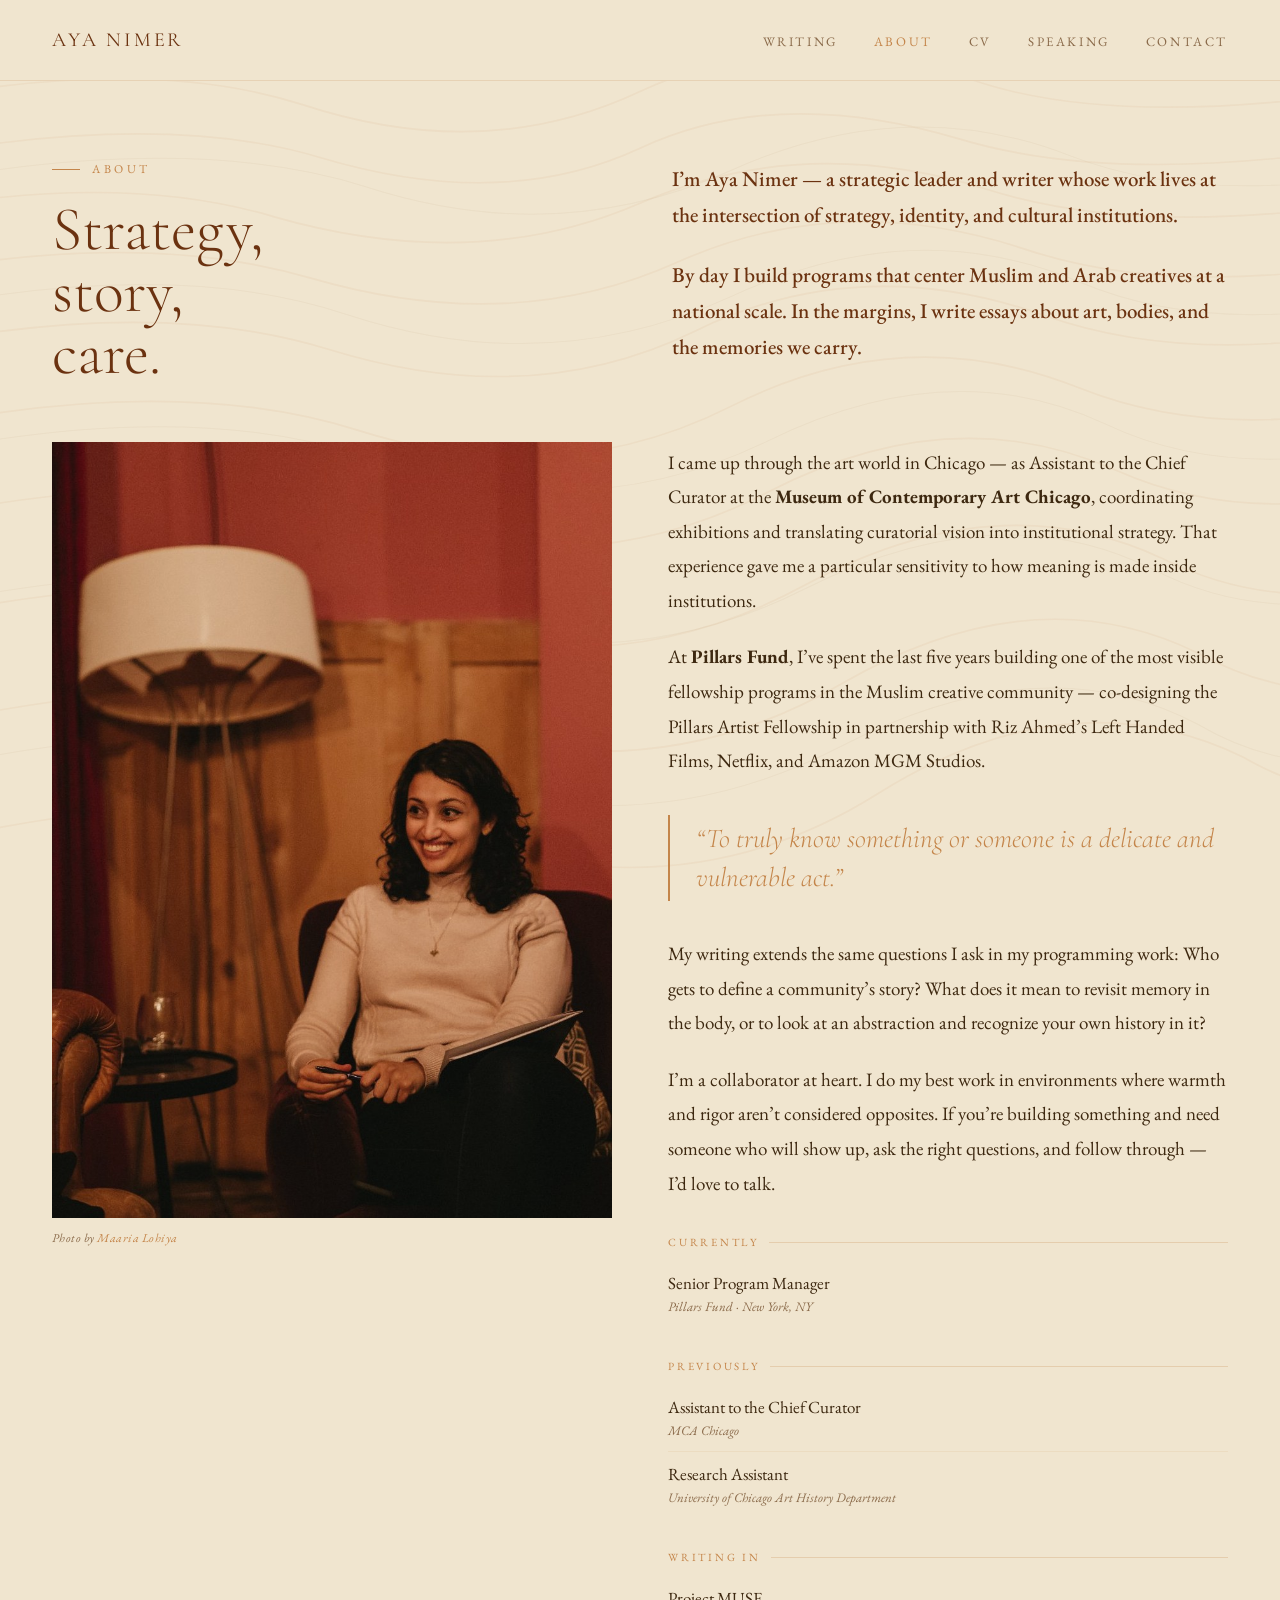
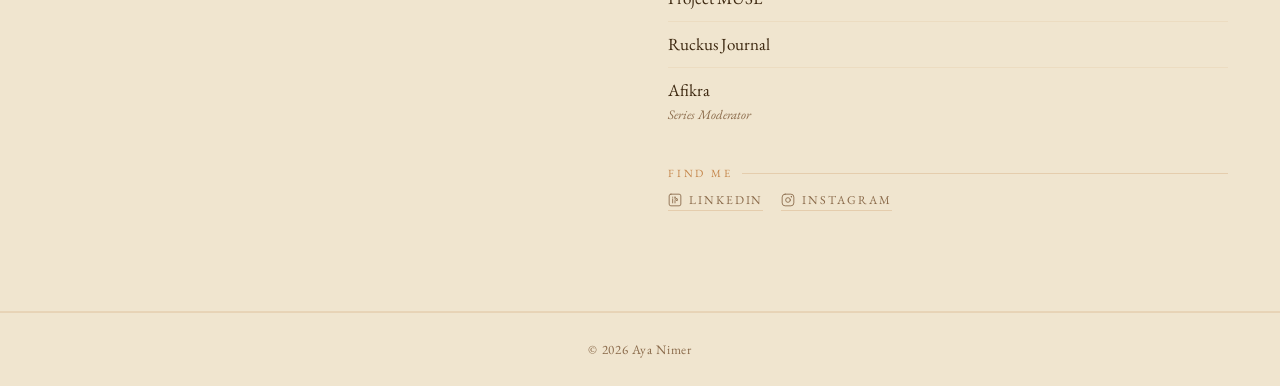
==== about/index.html @ e3c613c8 "Update About page copy and sidebar - Rewrite first intro paragraph (shorter, cleaner framing) - Upda" ====
<!DOCTYPE html>
<html lang="en">
<head>
<meta charset="UTF-8">
<meta name="viewport" content="width=device-width, initial-scale=1.0">
<title>About — Aya Nimer</title>
  <meta name="title" content="About — Aya Nimer">
  <meta name="description" content="Aya Nimer is a strategic leader and writer at the intersection of cultural strategy, Arab identity, and contemporary arts.">
  <meta name="keywords" content="Aya Nimer, strategist, essayist, cultural strategy, Arab identity, Muslim creatives, Pillars Fund, art criticism, contemporary art">
  <meta name="author" content="Aya Nimer">
  <meta name="robots" content="index, follow">
  <link rel="icon" href="/favicon.ico" sizes="any">
  <link rel="icon" href="/favicon.svg" type="image/svg+xml">
  <link rel="icon" type="image/png" href="[data-uri]">
  <link rel="canonical" href="https://ayanimer.com/about/">
  <meta property="og:type" content="website">
  <meta property="og:url" content="https://ayanimer.com/about/">
  <meta property="og:title" content="About — Aya Nimer">
  <meta property="og:description" content="Aya Nimer is a strategic leader and writer at the intersection of cultural strategy, Arab identity, and contemporary arts.">
  <meta property="og:site_name" content="Aya Nimer">
  <meta name="twitter:card" content="summary">
  <meta name="twitter:title" content="About — Aya Nimer">
  <meta name="twitter:description" content="Aya Nimer is a strategic leader and writer at the intersection of cultural strategy, Arab identity, and contemporary arts.">
  <script type="application/ld+json">
  {
    "@context": "https://schema.org",
    "@type": "Person",
    "name": "Aya Nimer",
    "url": "https://ayanimer.com",
    "jobTitle": "Senior Program Manager",
    "worksFor": {"@type": "Organization","name": "Pillars Fund"},
    "description": "Strategic leader and writer working at the intersection of cultural strategy, Arab identity, and contemporary arts.",
    "sameAs": ["https://www.linkedin.com/in/ayanimer/","https://www.instagram.com/aonimer/"],
    "knowsAbout": ["Cultural Strategy","Arab Identity","Art Criticism","Essay Writing","Fellowship Design","Muslim Creative Communities"],
    "alumniOf": {"@type": "CollegeOrUniversity","name": "University of Chicago"}
  }
  </script>
<link rel="stylesheet" href="/css/style.css">
<style>
@keyframes loaderFadeIn{from{opacity:0;}to{opacity:1;}}
#loader.hidden{opacity:0;pointer-events:none;}
</style>
</head>
<body>

<!-- Loading screen -->
<div id="loader" style="position:fixed;inset:0;background:#F0E5CF;z-index:9999;display:flex;flex-direction:column;align-items:center;justify-content:center;transition:opacity 0.8s ease;">
  <svg width="80" height="80" viewBox="0 0 80 80" fill="none" xmlns="http://www.w3.org/2000/svg" style="opacity:0;animation:loaderFadeIn 0.6s ease 0.2s forwards;">
    <!-- Loader: 8-pointed star -->
    <polygon points="40,6 46,22 62,16 52,29 66,40 52,51 62,64 46,58 40,74 34,58 18,64 28,51 14,40 28,29 18,16 34,22" fill="none" stroke="#C4854A" stroke-width="1.5" opacity="0.6"/>
    <polygon points="40,14 44,25 55,21 48,30 58,40 48,50 55,59 44,55 40,66 36,55 25,59 32,50 22,40 32,30 25,21 36,25" fill="none" stroke="#D4A853" stroke-width="1" opacity="0.5"/>
    <circle cx="40" cy="40" r="8" fill="none" stroke="#C4854A" stroke-width="1.2" opacity="0.7"/>
    <circle cx="40" cy="40" r="3" fill="#D4A853" opacity="0.8"/>
  </svg>
  <p style="font-family:'EB Garamond',serif;font-size:22px;font-style:italic;color:#8A6A4A;margin-top:20px;opacity:0;animation:loaderFadeIn 0.6s ease 0.5s forwards;letter-spacing:0.04em;">Aya Nimer</p>
</div>
<style>
@keyframes loaderFadeIn{from{opacity:0;}to{opacity:1;}}
#loader.hidden{opacity:0;pointer-events:none;}
</style>
<script>
window.addEventListener('load', function() {
  setTimeout(function() {
    document.getElementById('loader').classList.add('hidden');
    setTimeout(function() {
      document.getElementById('loader').style.display = 'none';
    }, 900);
  }, 600);
});
</script>
<script>
window.addEventListener('load', function() {
  setTimeout(function() {
    document.getElementById('loader').classList.add('hidden');
    setTimeout(function() { document.getElementById('loader').style.display = 'none'; }, 900);
  }, 600);
});
</script>

<nav>
  <a href="/" class="nav-logo">Aya Nimer</a>
  <ul class="nav-links">
    <li><a href="/">Writing</a></li>
    <li><a href="/about/" class="active">About</a></li>
    <li><a href="/cv/">CV</a></li>
    <li><a href="/speaking/">Speaking</a></li>
    <li><a href="/contact/">Contact</a></li>
  </ul>
</nav>

  <div class="about-hero">
    <div>
      <p class="about-kicker">About</p>
      <h2 class="about-headline">Strategy,<br>story,<br>care.</h2>
    </div>
    <div>
      <p class="about-intro"><strong>I&#8217;m Aya Nimer &#8212; a strategic leader and writer whose work lives at the intersection of strategy, identity, and cultural institutions.</strong></p>
      <p class="about-intro"><strong>By day I build programs that center Muslim and Arab creatives at a national scale. In the margins, I write essays about art, bodies, and the memories we carry.</strong></p>
    </div>
  </div>
  <div class="about-photo-row">
    <div class="about-photo-wrap">
      <img src="[data-uri]" alt="Aya Nimer at the Pillars Fund London Retreat, 2025">
      <p class="photo-credit">Photo by <a href="https://www.maarialohiya.com/" target="_blank">Maaria Lohiya</a></p>
    </div>
    <div class="about-body-right">
      <div class="about-copy">
        <p>I came up through the art world in Chicago &#8212; as Assistant to the Chief Curator at the <strong>Museum of Contemporary Art Chicago</strong>, coordinating exhibitions and translating curatorial vision into institutional strategy. That experience gave me a particular sensitivity to how meaning is made inside institutions.</p>
        <p>At <strong>Pillars Fund</strong>, I&#8217;ve spent the last five years building one of the most visible fellowship programs in the Muslim creative community &#8212; co-designing the Pillars Artist Fellowship in partnership with Riz Ahmed&#8217;s Left Handed Films, Netflix, and Amazon MGM Studios.</p>
        <div class="about-pull">&#8220;To truly know something or someone is a delicate and vulnerable act.&#8221;</div>
        <p>My writing extends the same questions I ask in my programming work: Who gets to define a community&#8217;s story? What does it mean to revisit memory in the body, or to look at an abstraction and recognize your own history in it?</p>
        <p>I&#8217;m a collaborator at heart. I do my best work in environments where warmth and rigor aren&#8217;t considered opposites. If you&#8217;re building something and need someone who will show up, ask the right questions, and follow through &#8212; I&#8217;d love to talk.</p>
      </div>
      <div class="sidebar-section" style="margin-top:34px;">
        <p class="sidebar-label">Currently</p>
        <div class="sidebar-item">Senior Program Manager<small>Pillars Fund &middot; New York, NY</small></div>
      </div>
      <div class="sidebar-section">
        <p class="sidebar-label">Previously</p>
        <div class="sidebar-item">Assistant to the Chief Curator<small>MCA Chicago</small></div>
        <div class="sidebar-item">Research Assistant<small>University of Chicago Art History Department</small></div>
      </div>
      <div class="sidebar-section">
        <p class="sidebar-label">Writing in</p>
        <div class="sidebar-item">Project MUSE</div>
        <div class="sidebar-item">Ruckus Journal</div>
        <div class="sidebar-item">Afikra<small>Series Moderator</small></div>
      </div>
      <div class="sidebar-section">
        <p class="sidebar-label">Find me</p>
        <div class="social-links">
          <a class="social-link" href="https://www.linkedin.com/in/ayanimer/" target="_blank"><svg width="14" height="14" viewBox="0 0 24 24" fill="none" stroke="currentColor" stroke-width="1.5" stroke-linecap="round" stroke-linejoin="round"><rect x="2" y="2" width="20" height="20" rx="3"/><line x1="8" y1="10" x2="8" y2="17"/><line x1="8" y1="7" x2="8" y2="7.5"/><line x1="12" y1="17" x2="12" y2="13"/><path d="M12 10c0 0 0 3 4 3v-3c-4 0-4-3-4-3z"/></svg>LinkedIn</a>
          <a class="social-link" href="https://www.instagram.com/aonimer/" target="_blank"><svg width="14" height="14" viewBox="0 0 24 24" fill="none" stroke="currentColor" stroke-width="1.5" stroke-linecap="round" stroke-linejoin="round"><rect x="2" y="2" width="20" height="20" rx="5"/><circle cx="12" cy="12" r="4"/><circle cx="17.5" cy="6.5" r="0.5" fill="currentColor"/></svg>Instagram</a>
        </div>
      </div>
    </div>
  </div>
  <footer><p>&#169; 2026 Aya Nimer</p></footer>

</body>
</html>
---- css/style.css ----
@import url('https://fonts.googleapis.com/css2?family=Cormorant+Garamond:ital,wght@0,300;0,400;1,300;1,400;1,600&family=EB+Garamond:ital,wght@0,400;0,500;1,400&display=swap');


:root{
  --plaster:#F0E5CF;--canyon:#C4854A;--ochre:#D4A853;--brick:#6B3210;
  --ink:#1E1208;--ink-soft:#3D2810;--dust:#8A6A4A;
}
*{box-sizing:border-box;margin:0;padding:0;}
body{background:var(--plaster);font-family:'EB Garamond',serif;color:var(--ink);overflow-x:hidden;}
body::before{content:'';position:fixed;inset:0;pointer-events:none;z-index:0;background-image:url("data:image/svg+xml,%3Csvg xmlns='http://www.w3.org/2000/svg' width='1400' height='1000' viewBox='0 0 1400 1000'%3E%3Cg fill='none' stroke='%23C4854A' stroke-width='1.8' opacity='0.07'%3E%3Cpath d='M-200 200 Q150 120 350 180 Q550 240 700 170 Q850 100 1050 160 Q1250 220 1600 150'/%3E%3Cpath d='M-200 260 Q100 185 300 245 Q520 308 700 230 Q880 152 1080 215 Q1280 278 1600 210'/%3E%3Cpath d='M-200 330 Q120 248 340 312 Q560 376 740 295 Q920 214 1120 280 Q1310 344 1600 275'/%3E%3Cpath d='M-200 410 Q140 322 360 390 Q580 458 760 370 Q940 282 1140 352 Q1330 420 1600 348'/%3E%3Cpath d='M-200 500 Q160 406 390 478 Q610 548 800 452 Q990 356 1180 432 Q1360 504 1600 428'/%3E%3Cpath d='M-200 600 Q180 500 410 576 Q640 650 840 546 Q1040 442 1220 522 Q1390 598 1600 518'/%3E%3Cpath d='M-200 710 Q200 604 440 684 Q670 762 880 648 Q1090 534 1270 618 Q1430 698 1600 615'/%3E%3Cpath d='M-200 830 Q220 714 470 798 Q710 878 920 756 Q1130 634 1310 722 Q1460 804 1600 718'/%3E%3Cpath d='M-200 960 Q240 836 500 924 Q750 1008 960 876 Q1170 744 1360 836 Q1490 912 1600 826'/%3E%3Cpath d='M-200 140 Q130 58 330 122 Q530 188 700 108 Q870 28 1060 94 Q1240 158 1600 90'/%3E%3Cpath d='M-200 80 Q150 2 360 66 Q560 130 720 48 Q890 -32 1080 36 Q1260 102 1600 32'/%3E%3C/g%3E%3Cg fill='none' stroke='%238B5A2B' stroke-width='1.1' opacity='0.042'%3E%3Cpath d='M-200 230 Q180 142 400 212 Q610 280 800 194 Q990 108 1170 178 Q1340 244 1600 178'/%3E%3Cpath d='M-200 370 Q160 278 380 352 Q600 424 800 332 Q1000 240 1180 316 Q1350 388 1600 316'/%3E%3Cpath d='M-200 530 Q175 430 410 510 Q640 588 840 490 Q1040 392 1210 472 Q1370 548 1600 472'/%3E%3Cpath d='M-200 700 Q190 590 430 676 Q670 758 880 652 Q1090 546 1260 630 Q1410 708 1600 630'/%3E%3Cpath d='M-200 880 Q210 762 460 852 Q700 938 920 824 Q1140 710 1310 800 Q1450 882 1600 800'/%3E%3C/g%3E%3C/svg%3E");background-size:cover;background-position:center;background-repeat:no-repeat;}


/* NAV */
nav{position:relative;z-index:10;display:flex;justify-content:space-between;align-items:center;padding:28px 52px;border-bottom:1px solid rgba(196,133,74,0.2);background:var(--plaster);}
.nav-logo{font-family:'Cormorant Garamond',serif;font-size:20px;font-weight:400;letter-spacing:0.14em;text-transform:uppercase;color:var(--brick);text-decoration:none;}
.nav-links{display:flex;gap:36px;list-style:none;}
.nav-links a{font-size:13px;letter-spacing:0.2em;text-transform:uppercase;color:var(--dust);text-decoration:none;cursor:pointer;transition:color 0.2s;}
.nav-links a:hover,.nav-links a.active{color:var(--canyon);}

/* HOME */
.hero{position:relative;z-index:1;display:grid;grid-template-columns:1fr 1fr;align-items:center;padding:0 52px;gap:40px;min-height:92vh;}
.hero-left{padding:60px 0;animation:fadeUp 1s ease both;}
@keyframes fadeUp{from{opacity:0;transform:translateY(20px);}to{opacity:1;transform:translateY(0);}}
.hero-eyebrow{font-size:16px;letter-spacing:0.32em;text-transform:uppercase;color:var(--canyon);margin-bottom:24px;display:flex;align-items:center;gap:14px;}
.hero-eyebrow::before{content:'';width:32px;height:1px;background:var(--canyon);opacity:0.7;}
.hero-name{font-family:'Cormorant Garamond',serif;font-size:clamp(68px,7vw,96px);font-weight:300;line-height:0.92;color:var(--brick);letter-spacing:0.03em;margin-bottom:32px;}
.hero-tagline{font-size:21px;font-style:italic;color:var(--dust);line-height:1.65;max-width:400px;margin-bottom:40px;}
.hero-cta{display:inline-flex;align-items:center;gap:12px;font-size:13px;letter-spacing:0.2em;text-transform:uppercase;color:var(--brick);cursor:pointer;padding-bottom:3px;border-bottom:1px solid var(--canyon);transition:gap 0.3s,color 0.2s;text-decoration:none;}
.hero-cta:hover{gap:20px;color:var(--canyon);}

/* Bigger arch */
.hero-right{display:flex;align-items:center;justify-content:center;animation:fadeUp 1s 0.18s ease both;}
.perf-container{position:relative;width:420px;height:520px;}
.arch-glow{position:absolute;top:50%;left:50%;transform:translate(-50%,-48%);width:340px;height:360px;background:radial-gradient(ellipse,rgba(232,168,74,0.32) 0%,transparent 70%);filter:blur(36px);z-index:0;pointer-events:none;}

.ornament-row{display:flex;justify-content:center;padding:14px 0;opacity:0.38;}

/* ESSAYS — doorway cards */
.section-writing{position:relative;z-index:1;padding:80px 52px 88px;border-top:1px solid rgba(196,133,74,0.18);}
.section-header{display:flex;align-items:baseline;justify-content:space-between;margin-bottom:52px;}
.section-title{font-family:'Cormorant Garamond',serif;font-size:44px;font-weight:300;font-style:italic;color:var(--brick);}
.see-all{font-size:13px;letter-spacing:0.2em;text-transform:uppercase;color:var(--canyon);cursor:pointer;text-decoration:none;}
.essay-grid{display:grid;grid-template-columns:repeat(4,1fr);gap:24px;align-items:stretch;}

/* Doorway cards */
.doorway{display:flex;flex-direction:column;cursor:pointer;transition:transform 0.35s ease;text-decoration:none;height:100%;}
.doorway:hover{transform:translateY(-6px);}
.doorway-frame{width:100%;flex-shrink:0;}
.doorway-panel{background:rgba(200,130,66,0.1);border-left:1.5px solid #C4854A;border-right:1.5px solid #C4854A;padding:26px 24px 22px;position:relative;margin-top:-2px;flex:1;display:flex;flex-direction:column;}
.doorway-panel::before,.doorway-panel::after{content:'';position:absolute;top:0;bottom:0;width:10px;}
.doorway-panel::before{left:6px;border-left:0.5px solid rgba(196,133,74,0.2);border-right:0.5px solid rgba(196,133,74,0.15);}
.doorway-panel::after{right:6px;border-left:0.5px solid rgba(196,133,74,0.15);border-right:0.5px solid rgba(196,133,74,0.2);}
.door-pub{font-size:11px;letter-spacing:0.22em;text-transform:uppercase;color:var(--canyon);margin-bottom:12px;display:block;}
.door-title{font-family:'Cormorant Garamond',serif;font-size:32px;font-weight:400;color:var(--brick);line-height:1.2;margin-bottom:14px;}
.door-note{font-size:16px;font-style:italic;color:var(--dust);line-height:1.65;margin-bottom:20px;flex:1;}
.door-link{display:inline-flex;align-items:center;gap:6px;font-size:11px;letter-spacing:0.18em;text-transform:uppercase;color:var(--canyon);text-decoration:none;border-bottom:1px solid rgba(196,133,74,0.35);padding-bottom:2px;}
.doorway-steps{width:100%;flex-shrink:0;margin-top:-1px;}

/* ABOUT */
.about-hero{padding:80px 52px 0;display:grid;grid-template-columns:1fr 1fr;gap:64px;align-items:start;}
.about-kicker{font-size:12px;letter-spacing:0.3em;text-transform:uppercase;color:var(--canyon);margin-bottom:22px;display:flex;align-items:center;gap:12px;}
.about-kicker::before{content:'';width:28px;height:1px;background:var(--canyon);}
.about-headline{font-family:'Cormorant Garamond',serif;font-size:62px;font-weight:300;line-height:1.0;color:var(--brick);}
.about-headline em{font-style:normal;color:var(--brick);}
.about-intro{font-size:21px;font-style:normal;color:var(--ink-soft);line-height:1.72;margin-bottom:24px;}
.about-intro strong{font-style:normal;color:var(--brick);font-weight:500;}

.about-photo-row{padding:52px 52px 68px;display:grid;grid-template-columns:1fr 1fr;gap:56px;align-items:start;border-bottom:1px solid rgba(196,133,74,0.18);}
.about-photo-wrap img{width:100%;display:block;filter:sepia(6%) saturate(90%);}
.photo-credit{font-size:12px;font-style:italic;color:var(--dust);margin-top:12px;letter-spacing:0.04em;}
.photo-credit a{color:var(--canyon);text-decoration:none;}
.about-body-right{padding-top:4px;}
.about-copy p{font-size:19px;color:var(--ink-soft);line-height:1.82;margin-bottom:22px;}
.about-pull{font-family:'Cormorant Garamond',serif;font-size:27px;font-weight:300;font-style:italic;color:var(--canyon);line-height:1.45;border-left:2px solid var(--canyon);padding:4px 0 4px 26px;margin:36px 0;border-radius:0;}
.sidebar-section{margin-bottom:32px;}
.sidebar-label{font-size:11px;letter-spacing:0.25em;text-transform:uppercase;color:var(--canyon);margin-bottom:12px;display:flex;align-items:center;gap:10px;}
.sidebar-label::after{content:'';flex:1;height:1px;background:rgba(196,133,74,0.25);}
.sidebar-item{font-size:17px;color:var(--ink-soft);line-height:1.6;padding:9px 0;border-bottom:1px solid rgba(196,133,74,0.1);}
.sidebar-item:last-child{border-bottom:none;}
.sidebar-item small{display:block;font-size:13px;color:var(--dust);font-style:italic;}
.social-links{display:flex;gap:18px;margin-top:10px;}
.social-link{display:inline-flex;align-items:center;gap:7px;font-size:12px;letter-spacing:0.16em;text-transform:uppercase;color:var(--dust);text-decoration:none;padding-bottom:2px;border-bottom:1px solid rgba(196,133,74,0.25);transition:color 0.2s,border-color 0.2s;}
.social-link:hover{color:var(--canyon);border-color:var(--canyon);}

.about-contact{background:var(--brick);padding:56px 52px;display:grid;grid-template-columns:1fr 1fr;gap:52px;align-items:center;position:relative;overflow:hidden;}
.about-contact::before{content:'';position:absolute;inset:0;background-image:url("data:image/svg+xml,%3Csvg xmlns='http://www.w3.org/2000/svg' width='48' height='48'%3E%3Ccircle cx='24' cy='24' r='1.5' fill='%23D4A853' opacity='0.12'/%3E%3Ccircle cx='8' cy='8' r='1' fill='%23D4A853' opacity='0.08'/%3E%3Ccircle cx='40' cy='40' r='1' fill='%23D4A853' opacity='0.08'/%3E%3C/svg%3E");pointer-events:none;}
.contact-label{font-size:11px;letter-spacing:0.3em;text-transform:uppercase;color:var(--ochre);margin-bottom:18px;position:relative;z-index:1;}
.contact-headline{font-family:'Cormorant Garamond',serif;font-size:48px;font-weight:300;font-style:italic;color:rgba(240,230,210,0.9);line-height:1.1;position:relative;z-index:1;}
.contact-right{position:relative;z-index:1;}
.contact-body{font-size:19px;font-style:italic;color:rgba(240,230,210,0.72);line-height:1.7;margin-bottom:30px;}
.contact-link{display:inline-flex;align-items:center;gap:10px;font-size:12px;letter-spacing:0.2em;text-transform:uppercase;color:var(--ochre);text-decoration:none;cursor:pointer;border-bottom:1px solid rgba(212,168,83,0.4);padding-bottom:3px;transition:gap 0.3s;}
.contact-link:hover{gap:20px;}

/* CONTACT PAGE */
.contact-page{position:relative;z-index:1;min-height:80vh;display:grid;grid-template-columns:1fr 1fr;align-items:center;}
.contact-left{background:var(--brick);padding:88px 56px;height:100%;min-height:80vh;display:flex;flex-direction:column;justify-content:center;position:relative;overflow:hidden;}
.contact-left::before{content:'';position:absolute;inset:0;background-image:url("data:image/svg+xml,%3Csvg xmlns='http://www.w3.org/2000/svg' width='48' height='48'%3E%3Ccircle cx='24' cy='24' r='1.5' fill='%23D4A853' opacity='0.12'/%3E%3Ccircle cx='8' cy='8' r='1' fill='%23D4A853' opacity='0.08'/%3E%3Ccircle cx='40' cy='40' r='1' fill='%23D4A853' opacity='0.08'/%3E%3C/svg%3E");pointer-events:none;}
.contact-eyebrow{font-size:11px;letter-spacing:0.3em;text-transform:uppercase;color:var(--ochre);margin-bottom:22px;position:relative;z-index:1;display:flex;align-items:center;gap:12px;}
.contact-eyebrow::before{content:'';width:28px;height:1px;background:var(--ochre);opacity:0.6;}
.contact-pg-headline{font-family:'Cormorant Garamond',serif;font-size:44px;font-weight:300;font-style:italic;color:rgba(240,230,210,0.92);line-height:1.15;position:relative;z-index:1;}
.contact-pg-right{padding:72px 60px;}
.contact-pg-kicker{font-size:11px;letter-spacing:0.28em;text-transform:uppercase;color:var(--canyon);margin-bottom:26px;display:flex;align-items:center;gap:12px;}
.contact-pg-kicker::before{content:'';width:28px;height:1px;background:var(--canyon);opacity:0.7;}
.contact-pg-body{font-size:19px;font-style:italic;color:var(--ink-soft);line-height:1.7;margin-bottom:40px;max-width:400px;}
.contact-form{display:flex;flex-direction:column;gap:22px;}
.form-row{display:grid;grid-template-columns:1fr 1fr;gap:18px;}
.form-group{display:flex;flex-direction:column;gap:7px;}
.form-group label{font-size:11px;letter-spacing:0.2em;text-transform:uppercase;color:var(--canyon);}
.form-group input,.form-group textarea{background:rgba(255,248,230,0.6);border:1px solid rgba(196,133,74,0.25);padding:14px 16px;font-family:'EB Garamond',serif;font-size:18px;color:var(--ink);outline:none;transition:border-color 0.2s;resize:none;}
.form-group input:focus,.form-group textarea:focus{border-color:var(--canyon);}
.form-group textarea{height:130px;}
.form-submit{display:inline-flex;align-items:center;gap:10px;font-size:12px;letter-spacing:0.2em;text-transform:uppercase;color:white;background:var(--brick);border:none;padding:16px 30px;cursor:pointer;transition:background 0.2s,gap 0.3s;font-family:'EB Garamond',serif;align-self:flex-start;}
.form-submit:hover{background:var(--canyon);gap:18px;}
.form-success{display:none;font-size:19px;font-style:italic;color:var(--canyon);padding:18px 0;}

/* CV */
.cv-header{padding:72px 52px 52px;border-bottom:1px solid rgba(196,133,74,0.18);display:grid;grid-template-columns:1fr auto;align-items:end;gap:40px;}
.cv-name{font-family:'Cormorant Garamond',serif;font-size:60px;font-weight:300;color:var(--brick);line-height:1;margin-bottom:12px;}
.cv-tagline{font-size:18px;font-style:italic;color:var(--dust);max-width:480px;line-height:1.6;}
.cv-contact-block{text-align:right;}
.cv-contact-block p{font-size:14px;color:var(--dust);line-height:1.9;}
.cv-contact-block a{color:var(--canyon);text-decoration:none;}
.cv-body{padding:56px 52px;display:grid;grid-template-columns:2fr 1fr;gap:64px;}
.cv-section{margin-bottom:48px;}
.cv-section-label{font-size:11px;letter-spacing:0.28em;text-transform:uppercase;color:var(--canyon);margin-bottom:22px;display:flex;align-items:center;gap:12px;}
.cv-section-label::after{content:'';flex:1;height:1px;background:rgba(196,133,74,0.25);}
.cv-role{margin-bottom:30px;padding-bottom:30px;border-bottom:1px solid rgba(196,133,74,0.1);}
.cv-role:last-child{border-bottom:none;padding-bottom:0;}
.cv-role-header{display:flex;justify-content:space-between;align-items:baseline;margin-bottom:5px;}
.cv-org{font-family:'Cormorant Garamond',serif;font-size:28px;font-weight:400;color:var(--brick);}
.cv-dates{font-size:13px;color:var(--dust);letter-spacing:0.06em;white-space:nowrap;}
.cv-title{font-size:15px;letter-spacing:0.06em;text-transform:uppercase;color:var(--canyon);margin-bottom:14px;}
.cv-bullets{list-style:none;}
.cv-bullets li{font-size:18px;color:var(--ink-soft);line-height:1.8;margin-bottom:10px;padding-left:18px;position:relative;}
.cv-bullets li::before{content:'–';position:absolute;left:0;color:var(--canyon);opacity:0.6;}

footer{position:relative;z-index:1;padding:28px 52px;border-top:1px solid rgba(196,133,74,0.18);display:flex;justify-content:center;}
footer p{font-size:13px;color:var(--dust);letter-spacing:0.05em;}
@keyframes dotPulse{0%,100%{opacity:var(--op,0.4);}50%{opacity:calc(var(--op,0.4)*1.7);}}

/* ── MOBILE ── */
@media (max-width: 768px) {
  nav{padding:20px 24px;}
  .nav-logo{font-size:16px;}
  .nav-links{gap:20px;}
  .nav-links a{font-size:11px;letter-spacing:0.12em;}

  .hero{grid-template-columns:1fr;padding:40px 24px 20px;min-height:auto;gap:8px;}
  .hero-left{padding:32px 0 0;}
  .hero-name{font-size:clamp(52px,14vw,80px);}
  .hero-tagline{font-size:18px;max-width:100%;}
  .hero-right{justify-content:center;padding-bottom:16px;}
  .perf-container{width:260px;height:330px;}

  .ornament-row{padding:8px 0;}

  .section-writing{padding:52px 24px 60px;}
  .section-title{font-size:34px;}
  .essay-grid{grid-template-columns:1fr 1fr;gap:16px;}

  .about-hero{padding:52px 24px 0;grid-template-columns:1fr;gap:32px;}
  .about-headline{font-size:48px;}
  .about-intro{font-size:18px;}

  .about-photo-row{padding:36px 24px 52px;grid-template-columns:1fr;gap:36px;}
  .about-body-right{padding-top:0;}
  .about-copy p{font-size:17px;}
  .about-pull{font-size:22px;}

  .about-contact{padding:44px 24px;grid-template-columns:1fr;gap:28px;}
  .contact-headline{font-size:38px;}
  .contact-body{font-size:17px;}

  .contact-page{grid-template-columns:1fr;min-height:auto;}
  .contact-left{padding:56px 24px;min-height:auto;}
  .contact-pg-headline{font-size:48px;}
  .contact-pg-right{padding:48px 24px;}
  .contact-pg-body{font-size:17px;}
  .form-row{grid-template-columns:1fr;}
  .form-group input,.form-group textarea{font-size:16px;}

  .cv-header{padding:48px 24px 36px;grid-template-columns:1fr;gap:16px;}
  .cv-name{font-size:44px;}
  .cv-tagline{font-size:16px;}
  .cv-contact-block{text-align:left;}
  .cv-body{padding:36px 24px;grid-template-columns:1fr;gap:40px;}
  .cv-org{font-size:20px;}
  .cv-bullets li{font-size:15px;}

  footer{padding:22px 24px;}
}

@media (max-width: 480px) {
  .nav-links{gap:14px;}
  .nav-links a{font-size:10px;}
  .hero-name{font-size:clamp(44px,16vw,64px);}
  .perf-container{width:200px;height:260px;}
  .door-title{font-size:22px;}
  .door-note{font-size:15px;}
}


@media (max-width: 768px) {
  .talk-grid{grid-template-columns:1fr !important;}
}
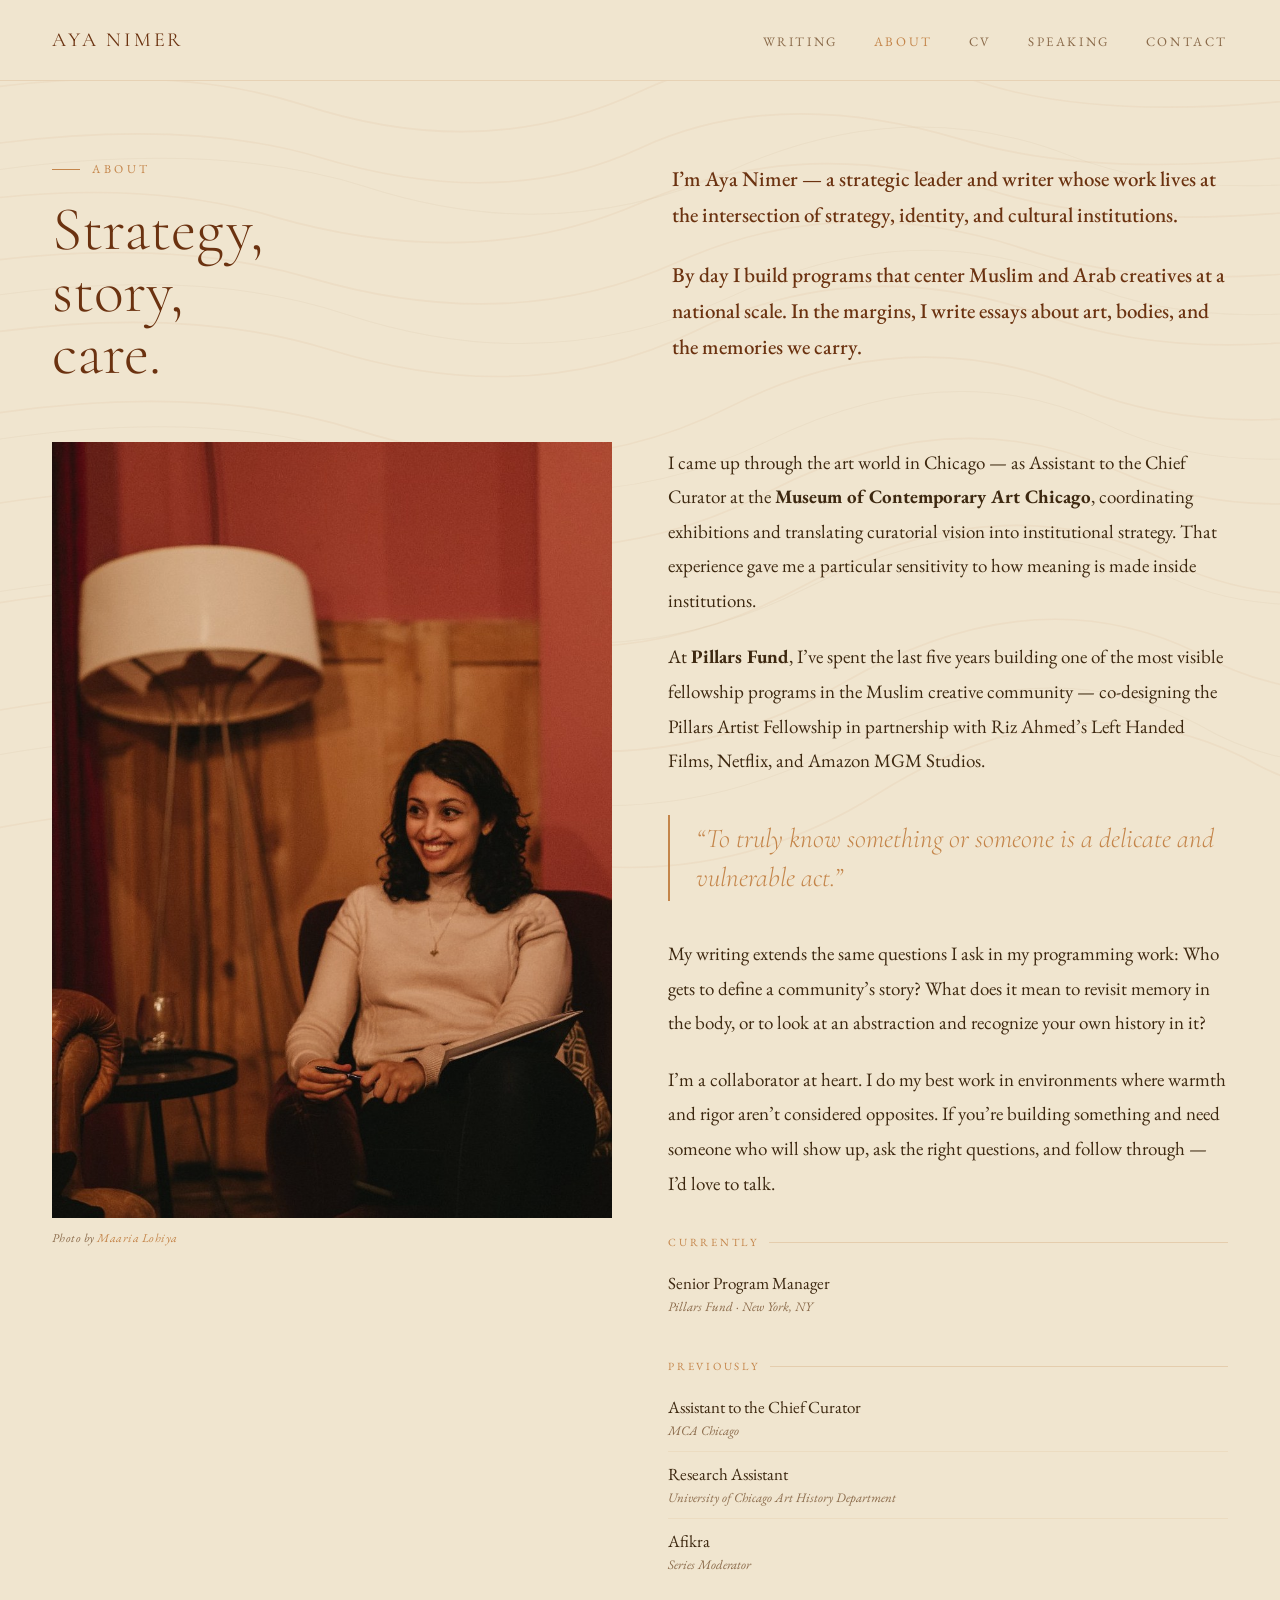
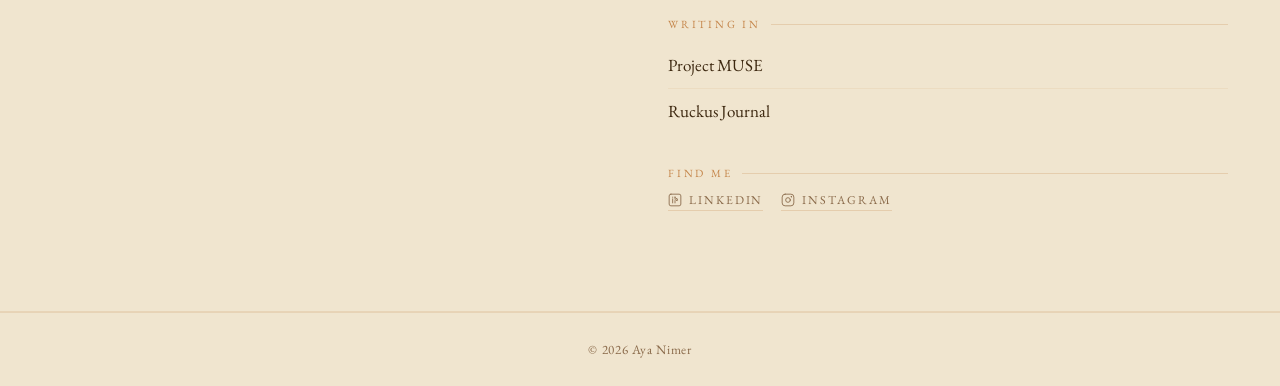
==== commit a7958621: "About: move Afikra from Writing in to Previously section https://claude.ai/code/session_017yUH6Z5uHd" ====
--- a/about/index.html
+++ b/about/index.html
@@ -119,12 +119,12 @@
         <p class="sidebar-label">Previously</p>
         <div class="sidebar-item">Assistant to the Chief Curator<small>MCA Chicago</small></div>
         <div class="sidebar-item">Research Assistant<small>University of Chicago Art History Department</small></div>
+        <div class="sidebar-item">Afikra<small>Series Moderator</small></div>
       </div>
       <div class="sidebar-section">
         <p class="sidebar-label">Writing in</p>
         <div class="sidebar-item">Project MUSE</div>
         <div class="sidebar-item">Ruckus Journal</div>
-        <div class="sidebar-item">Afikra<small>Series Moderator</small></div>
       </div>
       <div class="sidebar-section">
         <p class="sidebar-label">Find me</p>
--- a/css/style.css
+++ b/css/style.css
@@ -115,23 +115,23 @@
 
 /* CV */
 .cv-header{padding:72px 52px 52px;border-bottom:1px solid rgba(196,133,74,0.18);display:grid;grid-template-columns:1fr auto;align-items:end;gap:40px;}
-.cv-name{font-family:'Cormorant Garamond',serif;font-size:60px;font-weight:300;color:var(--brick);line-height:1;margin-bottom:12px;}
-.cv-tagline{font-size:18px;font-style:italic;color:var(--dust);max-width:480px;line-height:1.6;}
+.cv-name{font-family:'Cormorant Garamond',serif;font-size:64px;font-weight:300;color:var(--brick);line-height:1;margin-bottom:12px;}
+.cv-tagline{font-size:20px;font-style:italic;color:var(--dust);max-width:480px;line-height:1.6;}
 .cv-contact-block{text-align:right;}
 .cv-contact-block p{font-size:14px;color:var(--dust);line-height:1.9;}
 .cv-contact-block a{color:var(--canyon);text-decoration:none;}
-.cv-body{padding:56px 52px;display:grid;grid-template-columns:2fr 1fr;gap:64px;}
+.cv-body{padding:56px 52px;display:grid;grid-template-columns:3fr 2fr;gap:64px;}
 .cv-section{margin-bottom:48px;}
-.cv-section-label{font-size:11px;letter-spacing:0.28em;text-transform:uppercase;color:var(--canyon);margin-bottom:22px;display:flex;align-items:center;gap:12px;}
+.cv-section-label{font-size:13px;letter-spacing:0.28em;text-transform:uppercase;color:var(--canyon);margin-bottom:22px;display:flex;align-items:center;gap:12px;}
 .cv-section-label::after{content:'';flex:1;height:1px;background:rgba(196,133,74,0.25);}
 .cv-role{margin-bottom:30px;padding-bottom:30px;border-bottom:1px solid rgba(196,133,74,0.1);}
 .cv-role:last-child{border-bottom:none;padding-bottom:0;}
 .cv-role-header{display:flex;justify-content:space-between;align-items:baseline;margin-bottom:5px;}
-.cv-org{font-family:'Cormorant Garamond',serif;font-size:28px;font-weight:400;color:var(--brick);}
-.cv-dates{font-size:13px;color:var(--dust);letter-spacing:0.06em;white-space:nowrap;}
-.cv-title{font-size:15px;letter-spacing:0.06em;text-transform:uppercase;color:var(--canyon);margin-bottom:14px;}
+.cv-org{font-family:'Cormorant Garamond',serif;font-size:32px;font-weight:400;color:var(--brick);}
+.cv-dates{font-size:15px;color:var(--dust);letter-spacing:0.06em;white-space:nowrap;}
+.cv-title{font-size:17px;letter-spacing:0.06em;text-transform:uppercase;color:var(--canyon);margin-bottom:14px;}
 .cv-bullets{list-style:none;}
-.cv-bullets li{font-size:18px;color:var(--ink-soft);line-height:1.8;margin-bottom:10px;padding-left:18px;position:relative;}
+.cv-bullets li{font-size:20px;color:var(--ink-soft);line-height:1.8;margin-bottom:10px;padding-left:18px;position:relative;}
 .cv-bullets li::before{content:'–';position:absolute;left:0;color:var(--canyon);opacity:0.6;}
 
 footer{position:relative;z-index:1;padding:28px 52px;border-top:1px solid rgba(196,133,74,0.18);display:flex;justify-content:center;}
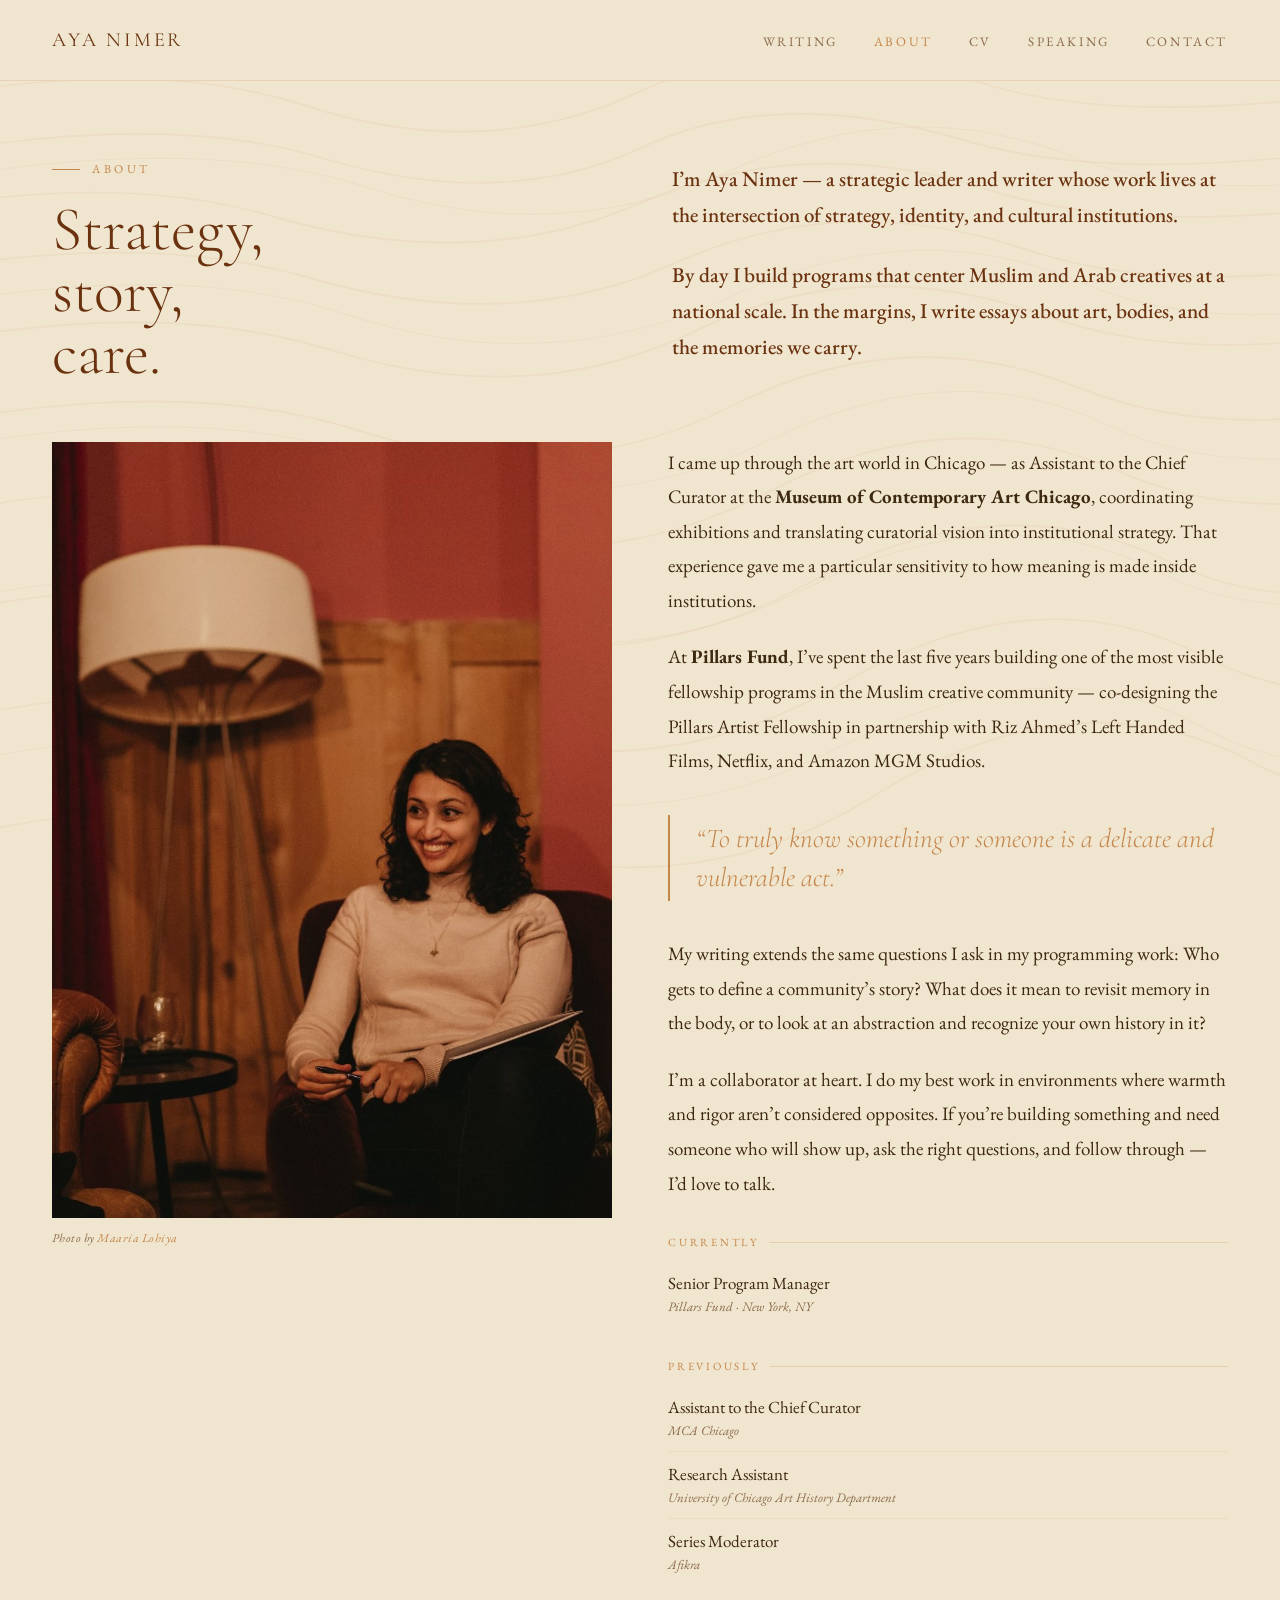
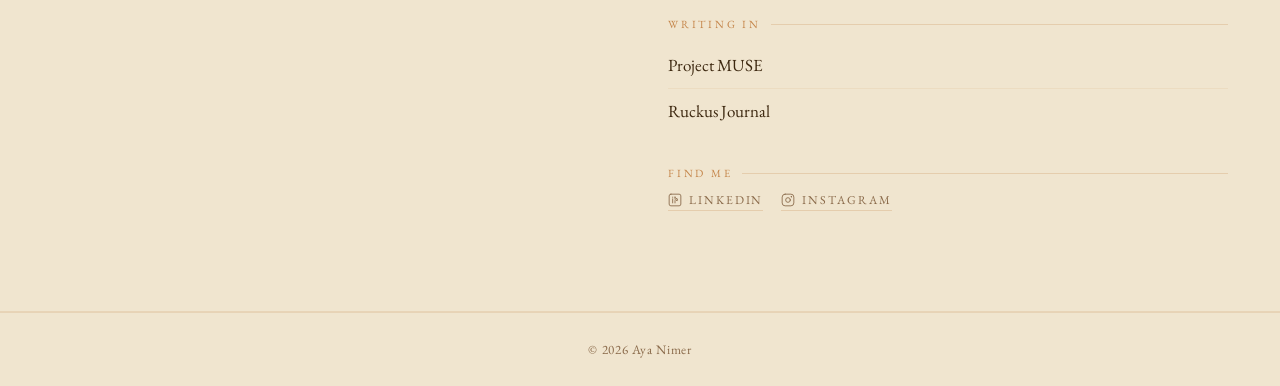
==== commit 2d62b45f: "About: fix Afikra sidebar item order (title above org) https://claude.ai/code/session_017yUH6Z5uHdcE" ====
--- a/about/index.html
+++ b/about/index.html
@@ -119,7 +119,7 @@
         <p class="sidebar-label">Previously</p>
         <div class="sidebar-item">Assistant to the Chief Curator<small>MCA Chicago</small></div>
         <div class="sidebar-item">Research Assistant<small>University of Chicago Art History Department</small></div>
-        <div class="sidebar-item">Afikra<small>Series Moderator</small></div>
+        <div class="sidebar-item">Series Moderator<small>Afikra</small></div>
       </div>
       <div class="sidebar-section">
         <p class="sidebar-label">Writing in</p>
--- a/css/style.css
+++ b/css/style.css
@@ -127,7 +127,7 @@
 .cv-role{margin-bottom:30px;padding-bottom:30px;border-bottom:1px solid rgba(196,133,74,0.1);}
 .cv-role:last-child{border-bottom:none;padding-bottom:0;}
 .cv-role-header{display:flex;justify-content:space-between;align-items:baseline;margin-bottom:5px;}
-.cv-org{font-family:'Cormorant Garamond',serif;font-size:32px;font-weight:400;color:var(--brick);}
+.cv-org{font-family:'Cormorant Garamond',serif;font-size:24px;font-weight:400;color:var(--brick);}
 .cv-dates{font-size:15px;color:var(--dust);letter-spacing:0.06em;white-space:nowrap;}
 .cv-title{font-size:17px;letter-spacing:0.06em;text-transform:uppercase;color:var(--canyon);margin-bottom:14px;}
 .cv-bullets{list-style:none;}
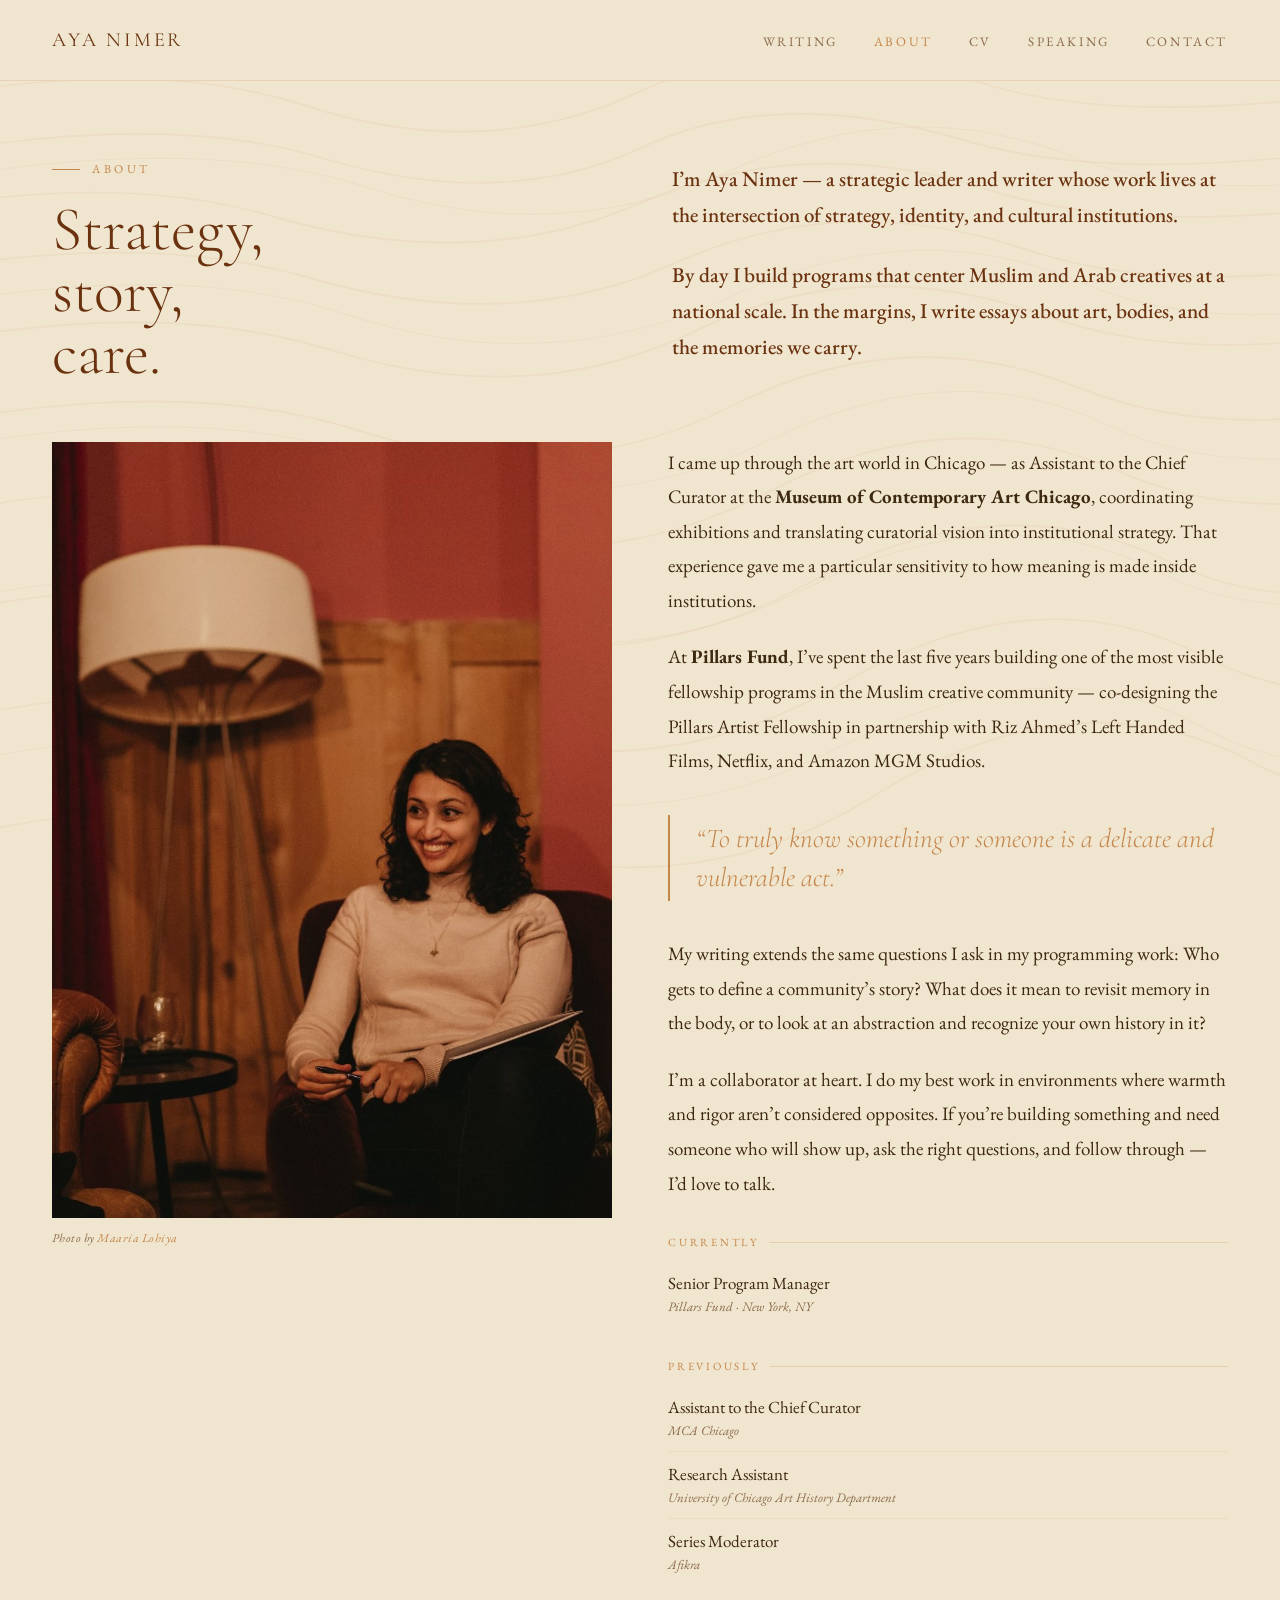
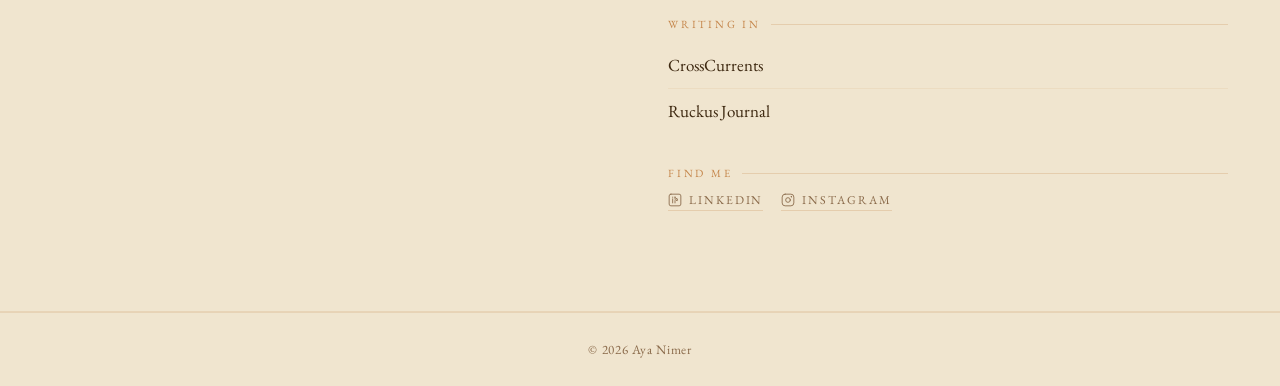
==== commit 89f6116d: "Site-wide: rename Project MUSE to CrossCurrents https://claude.ai/code/session_017yUH6Z5uHdcEThKTsxM" ====
--- a/about/index.html
+++ b/about/index.html
@@ -123,7 +123,7 @@
       </div>
       <div class="sidebar-section">
         <p class="sidebar-label">Writing in</p>
-        <div class="sidebar-item">Project MUSE</div>
+        <div class="sidebar-item">CrossCurrents</div>
         <div class="sidebar-item">Ruckus Journal</div>
       </div>
       <div class="sidebar-section">
--- a/css/style.css
+++ b/css/style.css
@@ -23,7 +23,7 @@
 @keyframes fadeUp{from{opacity:0;transform:translateY(20px);}to{opacity:1;transform:translateY(0);}}
 .hero-eyebrow{font-size:16px;letter-spacing:0.32em;text-transform:uppercase;color:var(--canyon);margin-bottom:24px;display:flex;align-items:center;gap:14px;}
 .hero-eyebrow::before{content:'';width:32px;height:1px;background:var(--canyon);opacity:0.7;}
-.hero-name{font-family:'Cormorant Garamond',serif;font-size:clamp(68px,7vw,96px);font-weight:300;line-height:0.92;color:var(--brick);letter-spacing:0.03em;margin-bottom:32px;}
+.hero-name{font-family:'Cormorant Garamond',serif;font-size:clamp(68px,7vw,96px);font-weight:600;font-style:italic;line-height:1;color:var(--brick);letter-spacing:0.02em;margin-bottom:32px;}
 .hero-tagline{font-size:21px;font-style:italic;color:var(--dust);line-height:1.65;max-width:400px;margin-bottom:40px;}
 .hero-cta{display:inline-flex;align-items:center;gap:12px;font-size:13px;letter-spacing:0.2em;text-transform:uppercase;color:var(--brick);cursor:pointer;padding-bottom:3px;border-bottom:1px solid var(--canyon);transition:gap 0.3s,color 0.2s;text-decoration:none;}
 .hero-cta:hover{gap:20px;color:var(--canyon);}
@@ -115,7 +115,7 @@
 
 /* CV */
 .cv-header{padding:72px 52px 52px;border-bottom:1px solid rgba(196,133,74,0.18);display:grid;grid-template-columns:1fr auto;align-items:end;gap:40px;}
-.cv-name{font-family:'Cormorant Garamond',serif;font-size:64px;font-weight:300;color:var(--brick);line-height:1;margin-bottom:12px;}
+.cv-name{font-family:'Cormorant Garamond',serif;font-size:64px;font-weight:600;color:var(--brick);line-height:1;margin-bottom:12px;}
 .cv-tagline{font-size:20px;font-style:italic;color:var(--dust);max-width:480px;line-height:1.6;}
 .cv-contact-block{text-align:right;}
 .cv-contact-block p{font-size:14px;color:var(--dust);line-height:1.9;}
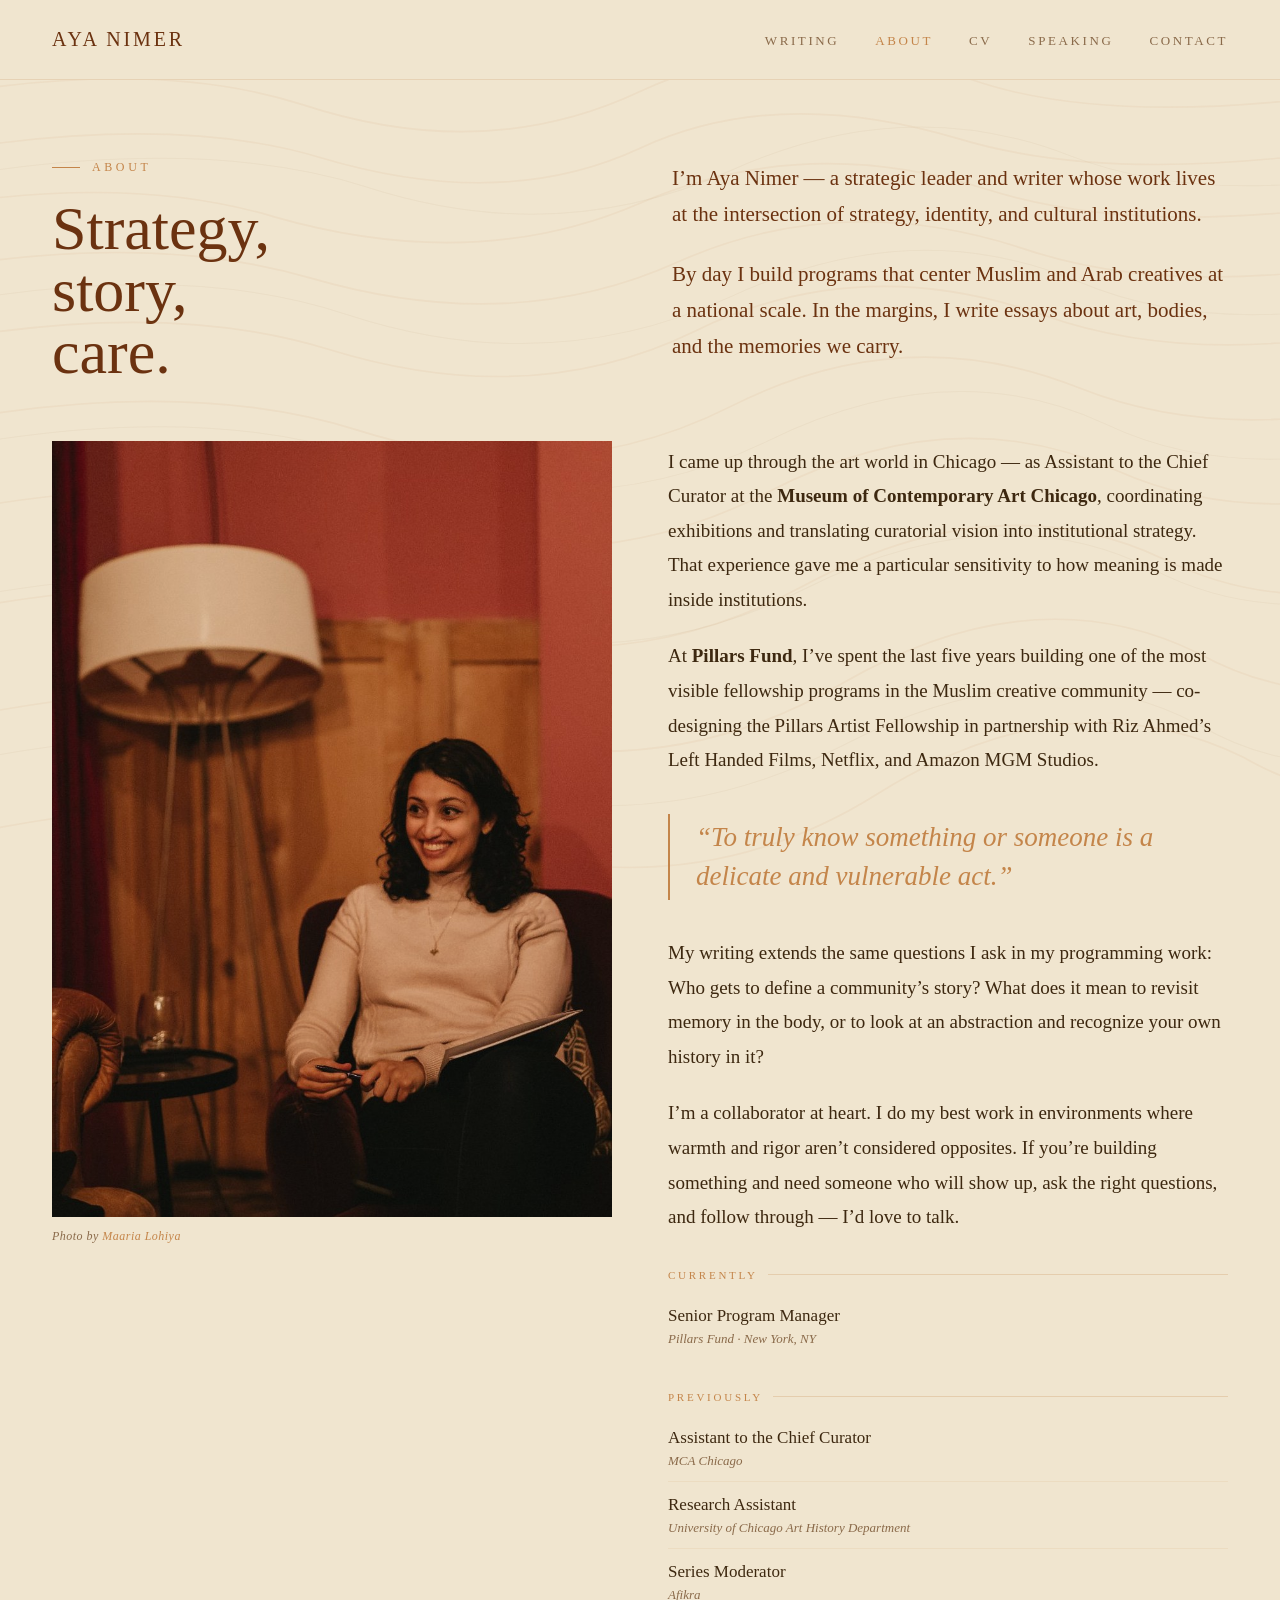
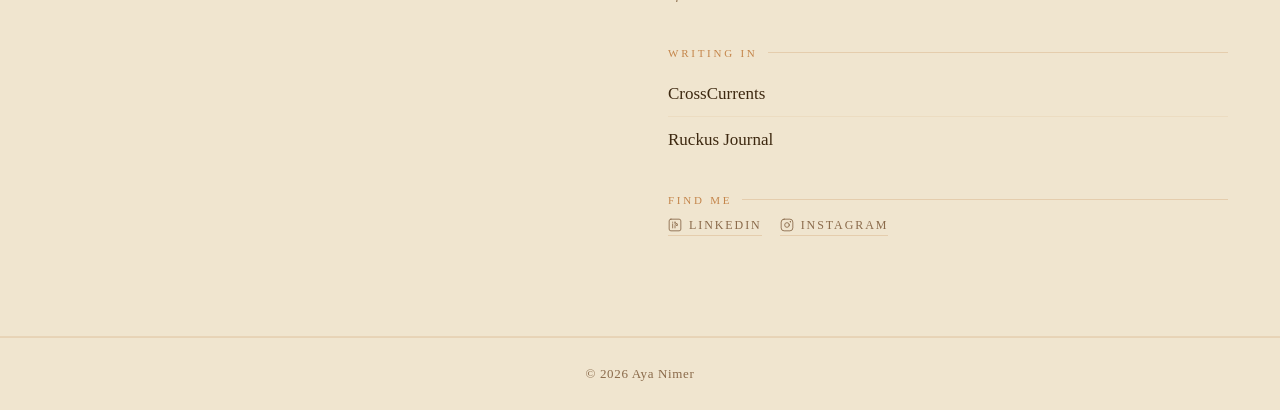
==== commit 0b7654bc: "Security hardening + fix /writing/ URL on GitHub Pages - Add .nojekyll so GitHub Pages skips Jekyll " ====
--- a/about/index.html
+++ b/about/index.html
@@ -9,6 +9,9 @@
   <meta name="keywords" content="Aya Nimer, strategist, essayist, cultural strategy, Arab identity, Muslim creatives, Pillars Fund, art criticism, contemporary art">
   <meta name="author" content="Aya Nimer">
   <meta name="robots" content="index, follow">
+  <meta http-equiv="Content-Security-Policy" content="default-src 'self'; style-src 'self' 'unsafe-inline' https://fonts.googleapis.com; font-src 'self' https://fonts.gstatic.com; script-src 'self' 'unsafe-inline'; img-src 'self' data: https:; connect-src https://formspree.io; frame-ancestors 'none';">
+  <meta http-equiv="X-Frame-Options" content="DENY">
+  <meta name="referrer" content="strict-origin-when-cross-origin">
   <link rel="icon" href="/favicon.ico" sizes="any">
   <link rel="icon" href="/favicon.svg" type="image/svg+xml">
   <link rel="icon" type="image/png" href="[data-uri]">
@@ -54,10 +57,7 @@
   </svg>
   <p style="font-family:'EB Garamond',serif;font-size:22px;font-style:italic;color:#8A6A4A;margin-top:20px;opacity:0;animation:loaderFadeIn 0.6s ease 0.5s forwards;letter-spacing:0.04em;">Aya Nimer</p>
 </div>
-<style>
-@keyframes loaderFadeIn{from{opacity:0;}to{opacity:1;}}
-#loader.hidden{opacity:0;pointer-events:none;}
-</style>
+
 <script>
 window.addEventListener('load', function() {
   setTimeout(function() {
@@ -101,7 +101,7 @@
   <div class="about-photo-row">
     <div class="about-photo-wrap">
       <img src="[data-uri]" alt="Aya Nimer at the Pillars Fund London Retreat, 2025">
-      <p class="photo-credit">Photo by <a href="https://www.maarialohiya.com/" target="_blank">Maaria Lohiya</a></p>
+      <p class="photo-credit">Photo by <a href="https://www.maarialohiya.com/" target="_blank" rel="noopener noreferrer">Maaria Lohiya</a></p>
     </div>
     <div class="about-body-right">
       <div class="about-copy">
@@ -129,8 +129,8 @@
       <div class="sidebar-section">
         <p class="sidebar-label">Find me</p>
         <div class="social-links">
-          <a class="social-link" href="https://www.linkedin.com/in/ayanimer/" target="_blank"><svg width="14" height="14" viewBox="0 0 24 24" fill="none" stroke="currentColor" stroke-width="1.5" stroke-linecap="round" stroke-linejoin="round"><rect x="2" y="2" width="20" height="20" rx="3"/><line x1="8" y1="10" x2="8" y2="17"/><line x1="8" y1="7" x2="8" y2="7.5"/><line x1="12" y1="17" x2="12" y2="13"/><path d="M12 10c0 0 0 3 4 3v-3c-4 0-4-3-4-3z"/></svg>LinkedIn</a>
-          <a class="social-link" href="https://www.instagram.com/aonimer/" target="_blank"><svg width="14" height="14" viewBox="0 0 24 24" fill="none" stroke="currentColor" stroke-width="1.5" stroke-linecap="round" stroke-linejoin="round"><rect x="2" y="2" width="20" height="20" rx="5"/><circle cx="12" cy="12" r="4"/><circle cx="17.5" cy="6.5" r="0.5" fill="currentColor"/></svg>Instagram</a>
+          <a class="social-link" href="https://www.linkedin.com/in/ayanimer/" target="_blank" rel="noopener noreferrer"><svg width="14" height="14" viewBox="0 0 24 24" fill="none" stroke="currentColor" stroke-width="1.5" stroke-linecap="round" stroke-linejoin="round"><rect x="2" y="2" width="20" height="20" rx="3"/><line x1="8" y1="10" x2="8" y2="17"/><line x1="8" y1="7" x2="8" y2="7.5"/><line x1="12" y1="17" x2="12" y2="13"/><path d="M12 10c0 0 0 3 4 3v-3c-4 0-4-3-4-3z"/></svg>LinkedIn</a>
+          <a class="social-link" href="https://www.instagram.com/aonimer/" target="_blank" rel="noopener noreferrer"><svg width="14" height="14" viewBox="0 0 24 24" fill="none" stroke="currentColor" stroke-width="1.5" stroke-linecap="round" stroke-linejoin="round"><rect x="2" y="2" width="20" height="20" rx="5"/><circle cx="12" cy="12" r="4"/><circle cx="17.5" cy="6.5" r="0.5" fill="currentColor"/></svg>Instagram</a>
         </div>
       </div>
     </div>
--- a/css/style.css
+++ b/css/style.css
@@ -40,7 +40,7 @@
 .section-header{display:flex;align-items:baseline;justify-content:space-between;margin-bottom:52px;}
 .section-title{font-family:'Cormorant Garamond',serif;font-size:44px;font-weight:300;font-style:italic;color:var(--brick);}
 .see-all{font-size:13px;letter-spacing:0.2em;text-transform:uppercase;color:var(--canyon);cursor:pointer;text-decoration:none;}
-.essay-grid{display:grid;grid-template-columns:repeat(4,1fr);gap:24px;align-items:stretch;}
+.essay-grid{display:grid;grid-template-columns:repeat(3,1fr);gap:24px;align-items:stretch;}
 
 /* Doorway cards */
 .doorway{display:flex;flex-direction:column;cursor:pointer;transition:transform 0.35s ease;text-decoration:none;height:100%;}
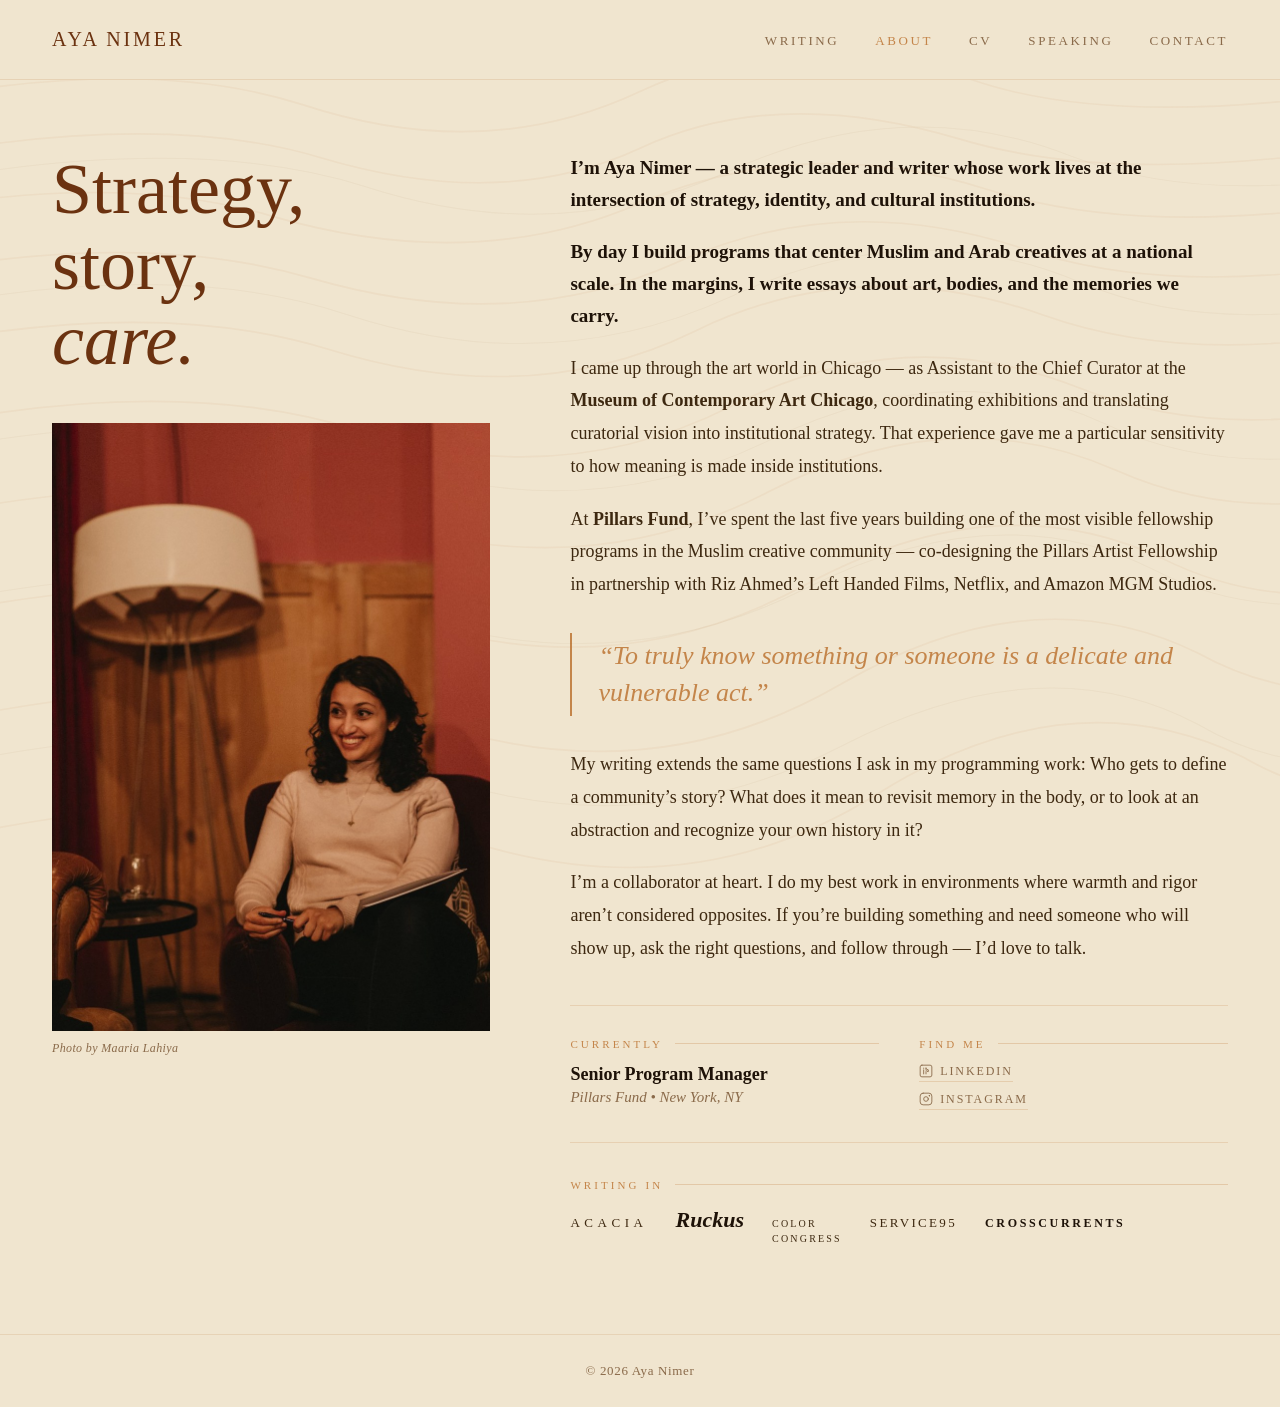
==== commit 86a5ad24: "Redesign about page: two-column layout with tagline, photo, and meta bar - Left column: 'Strategy, s" ====
--- a/about/index.html
+++ b/about/index.html
@@ -80,7 +80,7 @@
 <nav>
   <a href="/" class="nav-logo">Aya Nimer</a>
   <ul class="nav-links">
-    <li><a href="/">Writing</a></li>
+    <li><a href="/writing/">Writing</a></li>
     <li><a href="/about/" class="active">About</a></li>
     <li><a href="/cv/">CV</a></li>
     <li><a href="/speaking/">Speaking</a></li>
@@ -88,53 +88,63 @@
   </ul>
 </nav>
 
-  <div class="about-hero">
-    <div>
-      <p class="about-kicker">About</p>
-      <h2 class="about-headline">Strategy,<br>story,<br>care.</h2>
+  <div class="about-new">
+
+    <!-- Left: tagline + photo -->
+    <div class="about-new-left">
+      <h1 class="about-tagline">Strategy,<br>story,<br><em>care.</em></h1>
+      <div class="about-photo-wrap">
+        <img src="[data-uri]" alt="Aya Nimer">
+        <p class="about-photo-credit">Photo by Maaria Lahiya</p>
+      </div>
     </div>
-    <div>
-      <p class="about-intro"><strong>I&#8217;m Aya Nimer &#8212; a strategic leader and writer whose work lives at the intersection of strategy, identity, and cultural institutions.</strong></p>
-      <p class="about-intro"><strong>By day I build programs that center Muslim and Arab creatives at a national scale. In the margins, I write essays about art, bodies, and the memories we carry.</strong></p>
-    </div>
-  </div>
-  <div class="about-photo-row">
-    <div class="about-photo-wrap">
-      <img src="[data-uri]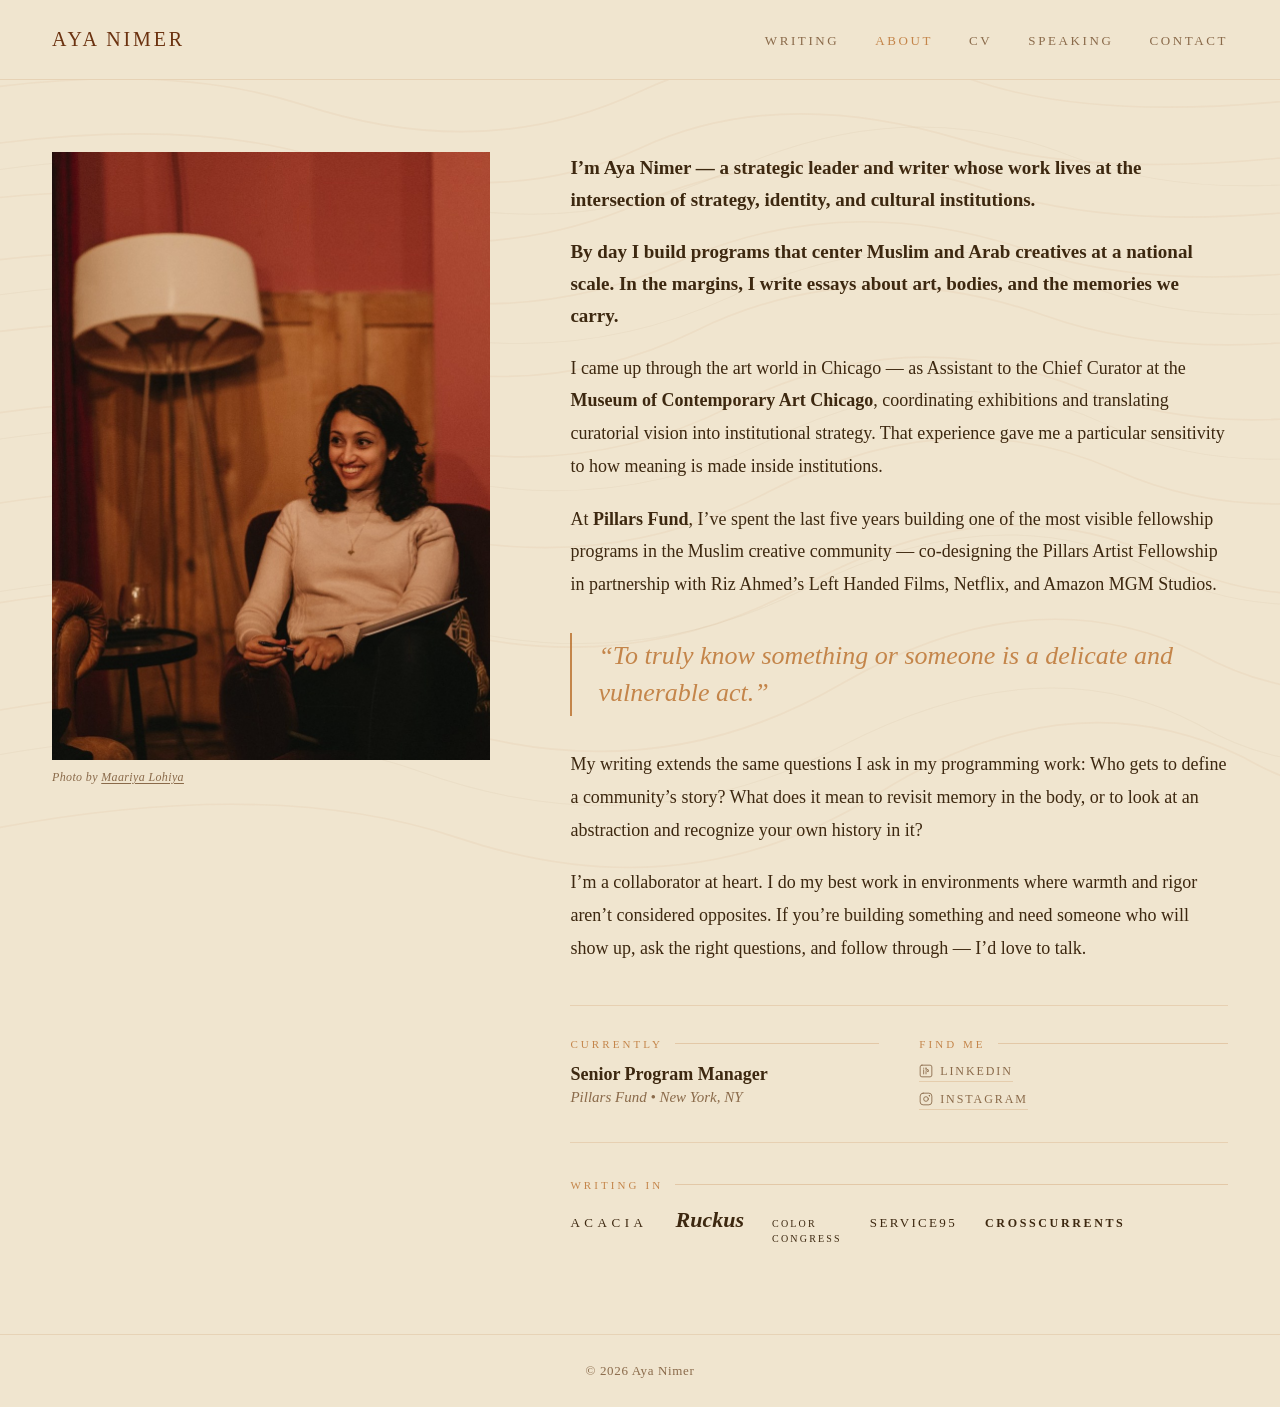
==== commit 67023991: "About: remove tagline, fix photographer name and add hyperlink" ====
--- a/about/index.html
+++ b/about/index.html
@@ -92,10 +92,9 @@
 
     <!-- Left: tagline + photo -->
     <div class="about-new-left">
-      <h1 class="about-tagline">Strategy,<br>story,<br><em>care.</em></h1>
       <div class="about-photo-wrap">
         <img src="[data-uri]" alt="Aya Nimer">
-        <p class="about-photo-credit">Photo by Maaria Lahiya</p>
+        <p class="about-photo-credit">Photo by <a href="https://www.maarialohiya.com/" target="_blank" rel="noopener noreferrer" style="color:inherit;text-decoration:underline;text-underline-offset:2px;">Maariya Lohiya</a></p>
       </div>
     </div>
 
--- a/css/style.css
+++ b/css/style.css
@@ -59,17 +59,15 @@
 /* ABOUT */
 .about-new{display:grid;grid-template-columns:2fr 3fr;gap:80px;padding:72px 52px 88px;align-items:start;}
 .about-new-left{position:sticky;top:40px;}
-.about-tagline{font-family:'Cormorant Garamond',serif;font-size:72px;font-weight:300;line-height:1.05;color:var(--brick);margin-bottom:44px;}
-.about-tagline em{font-style:italic;}
 .about-photo-wrap img{width:100%;display:block;filter:sepia(6%) saturate(90%);}
 .about-photo-credit{font-size:12px;font-style:italic;color:var(--dust);margin-top:10px;letter-spacing:0.03em;}
-.about-lead{font-size:19px;font-weight:600;color:var(--ink);line-height:1.68;margin-bottom:20px;}
+.about-lead{font-size:19px;font-weight:600;color:var(--ink-soft);line-height:1.68;margin-bottom:20px;}
 .about-body-p{font-size:18px;color:var(--ink-soft);line-height:1.82;margin-bottom:20px;}
 .about-quote{font-family:'Cormorant Garamond',serif;font-size:26px;font-weight:300;font-style:italic;color:var(--canyon);line-height:1.45;border-left:2px solid var(--canyon);padding:4px 0 4px 26px;margin:32px 0;}
 .about-meta{display:grid;grid-template-columns:1fr 1fr;gap:40px;padding:32px 0;border-top:1px solid rgba(196,133,74,0.22);border-bottom:1px solid rgba(196,133,74,0.22);margin:40px 0 36px;}
 .about-meta-label{font-size:11px;letter-spacing:0.28em;text-transform:uppercase;color:var(--canyon);margin-bottom:14px;display:flex;align-items:center;gap:12px;}
 .about-meta-label::after{content:'';flex:1;height:1px;background:rgba(196,133,74,0.3);}
-.about-meta-title{font-size:18px;font-weight:600;color:var(--ink);margin-bottom:4px;}
+.about-meta-title{font-size:18px;font-weight:600;color:var(--ink-soft);margin-bottom:4px;}
 .about-meta-sub{font-size:15px;font-style:italic;color:var(--dust);}
 .about-social{display:flex;flex-direction:column;gap:10px;margin-top:2px;}
 .about-social-link{display:inline-flex;align-items:center;gap:7px;font-size:12px;letter-spacing:0.16em;text-transform:uppercase;color:var(--dust);text-decoration:none;padding-bottom:2px;border-bottom:1px solid rgba(196,133,74,0.25);transition:color 0.2s,border-color 0.2s;align-self:flex-start;}
@@ -77,10 +75,10 @@
 .about-writing-in{margin-top:4px;}
 .about-pubs{display:flex;gap:28px;align-items:baseline;flex-wrap:wrap;margin-top:16px;}
 .pub-acacia{font-size:13px;letter-spacing:0.35em;font-weight:300;text-transform:uppercase;color:var(--ink-soft);}
-.pub-ruckus{font-family:'Cormorant Garamond',serif;font-size:22px;font-weight:700;font-style:italic;color:var(--ink);}
+.pub-ruckus{font-family:'Cormorant Garamond',serif;font-size:22px;font-weight:700;font-style:italic;color:var(--ink-soft);}
 .pub-colorcongress{font-size:10px;letter-spacing:0.22em;font-weight:500;text-transform:uppercase;color:var(--ink-soft);line-height:1.5;}
 .pub-service95{font-size:13px;letter-spacing:0.18em;font-weight:400;text-transform:uppercase;color:var(--ink-soft);}
-.pub-crosscurrents{font-size:12px;letter-spacing:0.22em;font-weight:700;text-transform:uppercase;color:var(--ink);}
+.pub-crosscurrents{font-size:12px;letter-spacing:0.22em;font-weight:700;text-transform:uppercase;color:var(--ink-soft);}
 
 
 .about-contact{background:var(--brick);padding:56px 52px;display:grid;grid-template-columns:1fr 1fr;gap:52px;align-items:center;position:relative;overflow:hidden;}
@@ -161,7 +159,6 @@
 
   .about-new{padding:52px 24px 60px;grid-template-columns:1fr;gap:40px;}
   .about-new-left{position:static;}
-  .about-tagline{font-size:52px;margin-bottom:32px;}
   .about-lead{font-size:17px;}
   .about-body-p{font-size:17px;}
   .about-meta{grid-template-columns:1fr;}
